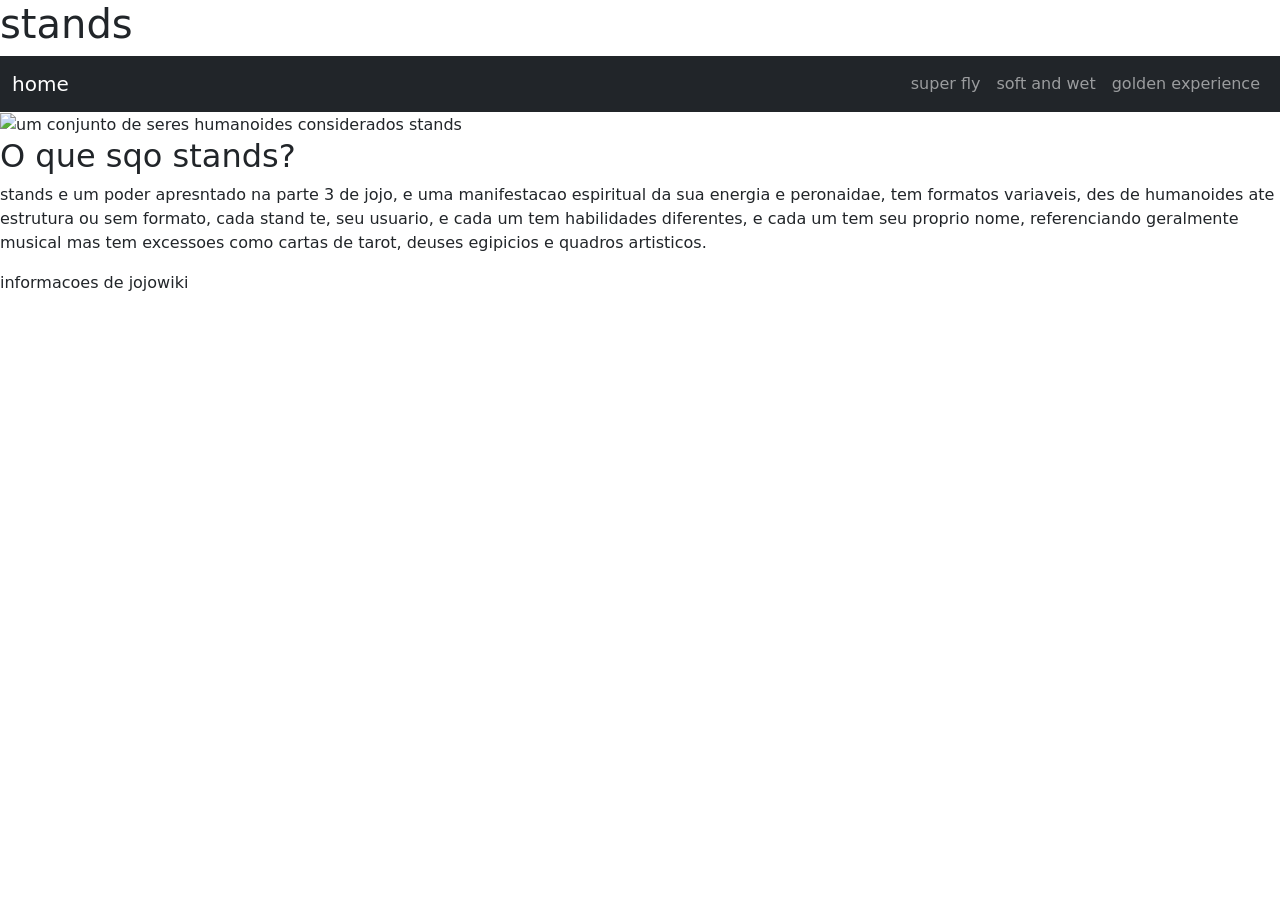
==== index.html @ d5cb37a7 "Create index.html for JoJo stands information Initial HTML structure for a JoJo-themed page with nav" ====
<!DOCTYPE html>
<html lang="pt-br">
<head>
    <meta charset="UTF-8">
    <meta name="viewport" content="width=device-width, initial-scale=1.0">

    <title>stands mais legais de jojo</title>

    <link href="https://cdn.jsdelivr.net/npm/bootstrap@5.3.8/dist/css/bootstrap.min.css" rel="stylesheet" integrity="sha384-sRIl4kxILFvY47J16cr9ZwB07vP4J8+LH7qKQnuqkuIAvNWLzeN8tE5YBujZqJLB" crossorigin="anonymous">

    <link rel="preconnect" href="https://fonts.googleapis.com">
    <link rel="preconnect" href="https://fonts.gstatic.com" crossorigin>
    <link href="https://fonts.googleapis.com/css2?family=Montserrat:ital,wght@0,100..900;1,100..900&display=swap" rel="stylesheet">
</head>

<body>

    <h1>stands</h1>

    <nav class="navbar navbar-expand-lg bg-dark navbar-dark">
        <div class="container-fluid">

            <a class="navbar-brand" href="file:///C:/Users/marcelo.prado/OneDrive%20-%20COOPERATIVA%20VEILING%20HOLAMBRA/Documentos/av3/index.html">home</a>

            <div class="navbar-nav">
                <a class="nav-link" href="file:///C:/Users/marcelo.prado/OneDrive%20-%20COOPERATIVA%20VEILING%20HOLAMBRA/Documentos/av3/superfly.html">super fly</a>

                <a class="nav-link" href="file:///C:/Users/marcelo.prado/OneDrive%20-%20COOPERATIVA%20VEILING%20HOLAMBRA/Documentos/av3/softandwet.html">soft and wet</a>

                <a class="nav-link" href="file:///C:/Users/marcelo.prado/OneDrive%20-%20COOPERATIVA%20VEILING%20HOLAMBRA/Documentos/av3/goldenexperience.html">golden experience</a>
            </div>

        </div>
    </nav>

    <img src="xxx" alt="um conjunto de seres humanoides considerados stands">

    <h2>O que sqo stands?</h2>

    <p>
        stands e um poder apresntado na parte 3 de jojo, e uma manifestacao espiritual da sua energia e peronaidae, tem formatos variaveis, des de humanoides
        ate estrutura ou sem formato, cada stand te, seu usuario, e cada um tem habilidades diferentes, e cada um tem seu proprio nome, referenciando geralmente musical mas tem excessoes como cartas de tarot,
        deuses egipicios e quadros artisticos.
    </p>

    <div class="rodape">
        <p>informacoes de jojowiki</p>
    </div>

</body>
</html>
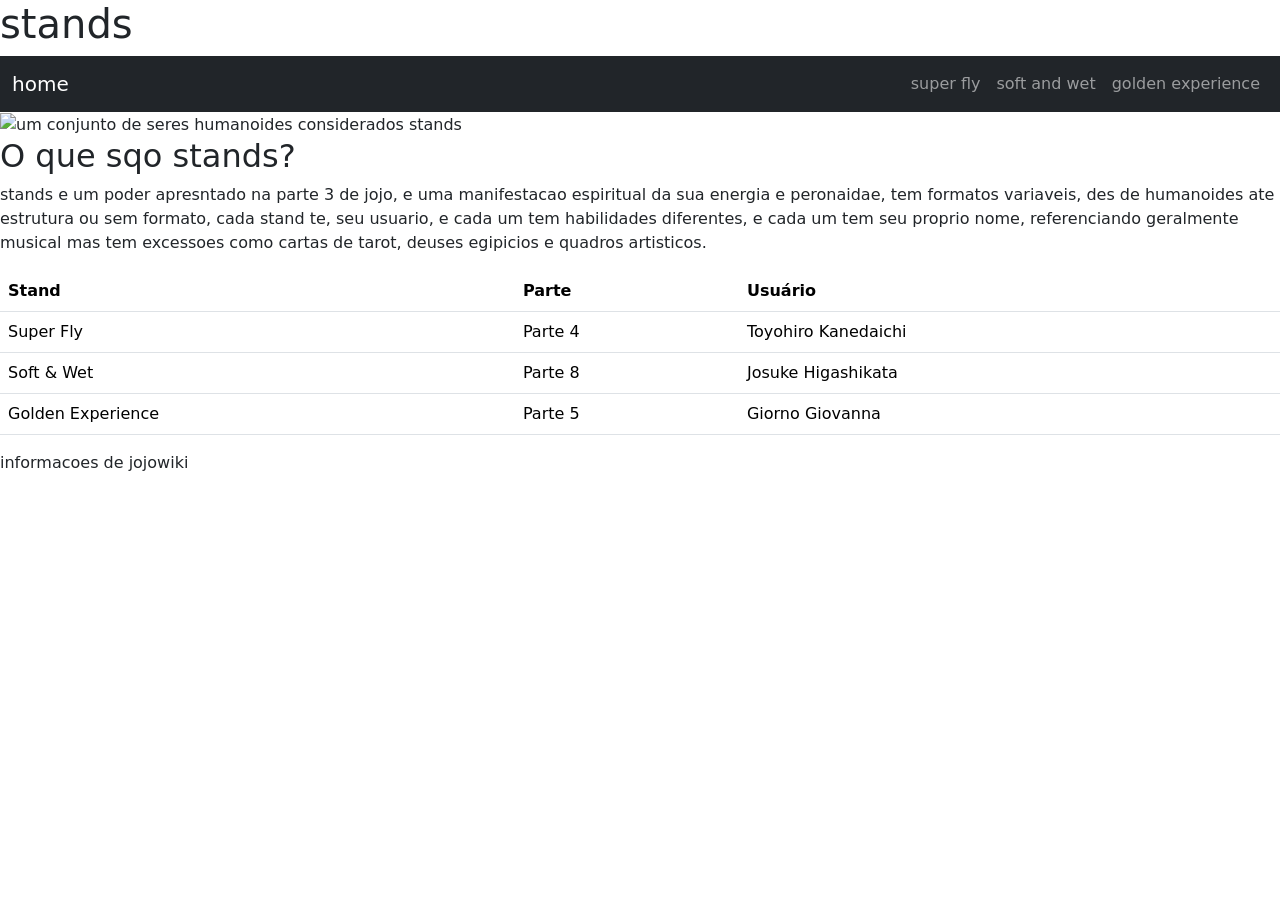
==== commit 9f319a30: "finalizando av" ====
--- a/index.html
+++ b/index.html
@@ -20,21 +20,25 @@
     <nav class="navbar navbar-expand-lg bg-dark navbar-dark">
         <div class="container-fluid">
 
-            <a class="navbar-brand" href="file:///C:/Users/marcelo.prado/OneDrive%20-%20COOPERATIVA%20VEILING%20HOLAMBRA/Documentos/av3/index.html">home</a>
+            <a class="navbar-brand" href="file:///C:/Users/aluno02.ec/Documents/henriquerssones-av1-av2/index.html">home</a>
 
             <div class="navbar-nav">
-                <a class="nav-link" href="file:///C:/Users/marcelo.prado/OneDrive%20-%20COOPERATIVA%20VEILING%20HOLAMBRA/Documentos/av3/superfly.html">super fly</a>
+                <a class="nav-link" href="file:///C:/Users/aluno02.ec/Documents/henriquerssones-av1-av2/superfly.html">super fly</a>
 
-                <a class="nav-link" href="file:///C:/Users/marcelo.prado/OneDrive%20-%20COOPERATIVA%20VEILING%20HOLAMBRA/Documentos/av3/softandwet.html">soft and wet</a>
+                <a class="nav-link" href="file:///C:/Users/aluno02.ec/Documents/henriquerssones-av1-av2/softandwet.html">soft and wet</a>
 
-                <a class="nav-link" href="file:///C:/Users/marcelo.prado/OneDrive%20-%20COOPERATIVA%20VEILING%20HOLAMBRA/Documentos/av3/goldenexperience.html">golden experience</a>
+                <a class="nav-link" href="file:///C:/Users/aluno02.ec/Documents/henriquerssones-av1-av2/goldenexperience.html">golden experience</a>
             </div>
 
         </div>
     </nav>
 
-    <img src="xxx" alt="um conjunto de seres humanoides considerados stands">
-
+    <img src="https://static.jojowiki.com/images/thumb/1/13/latest/20240810200653/Stands_Infobox.png/1200px-Stands_Infobox.png" alt="um conjunto de seres humanoides considerados stands">
+    <style>
+    img {
+    width: 300px;
+    height: auto;
+}</style>
     <h2>O que sqo stands?</h2>
 
     <p>
@@ -42,7 +46,31 @@
         ate estrutura ou sem formato, cada stand te, seu usuario, e cada um tem habilidades diferentes, e cada um tem seu proprio nome, referenciando geralmente musical mas tem excessoes como cartas de tarot,
         deuses egipicios e quadros artisticos.
     </p>
+<table class="table">
+    <tr>
+        <th>Stand</th>
+        <th>Parte</th>
+        <th>Usuário</th>
+    </tr>
 
+    <tr>
+        <td>Super Fly</td>
+        <td>Parte 4</td>
+        <td>Toyohiro Kanedaichi</td>
+    </tr>
+
+    <tr>
+        <td>Soft & Wet</td>
+        <td>Parte 8</td>
+        <td>Josuke Higashikata</td>
+    </tr>
+
+    <tr>
+        <td>Golden Experience</td>
+        <td>Parte 5</td>
+        <td>Giorno Giovanna</td>
+    </tr>
+</table>
     <div class="rodape">
         <p>informacoes de jojowiki</p>
     </div>
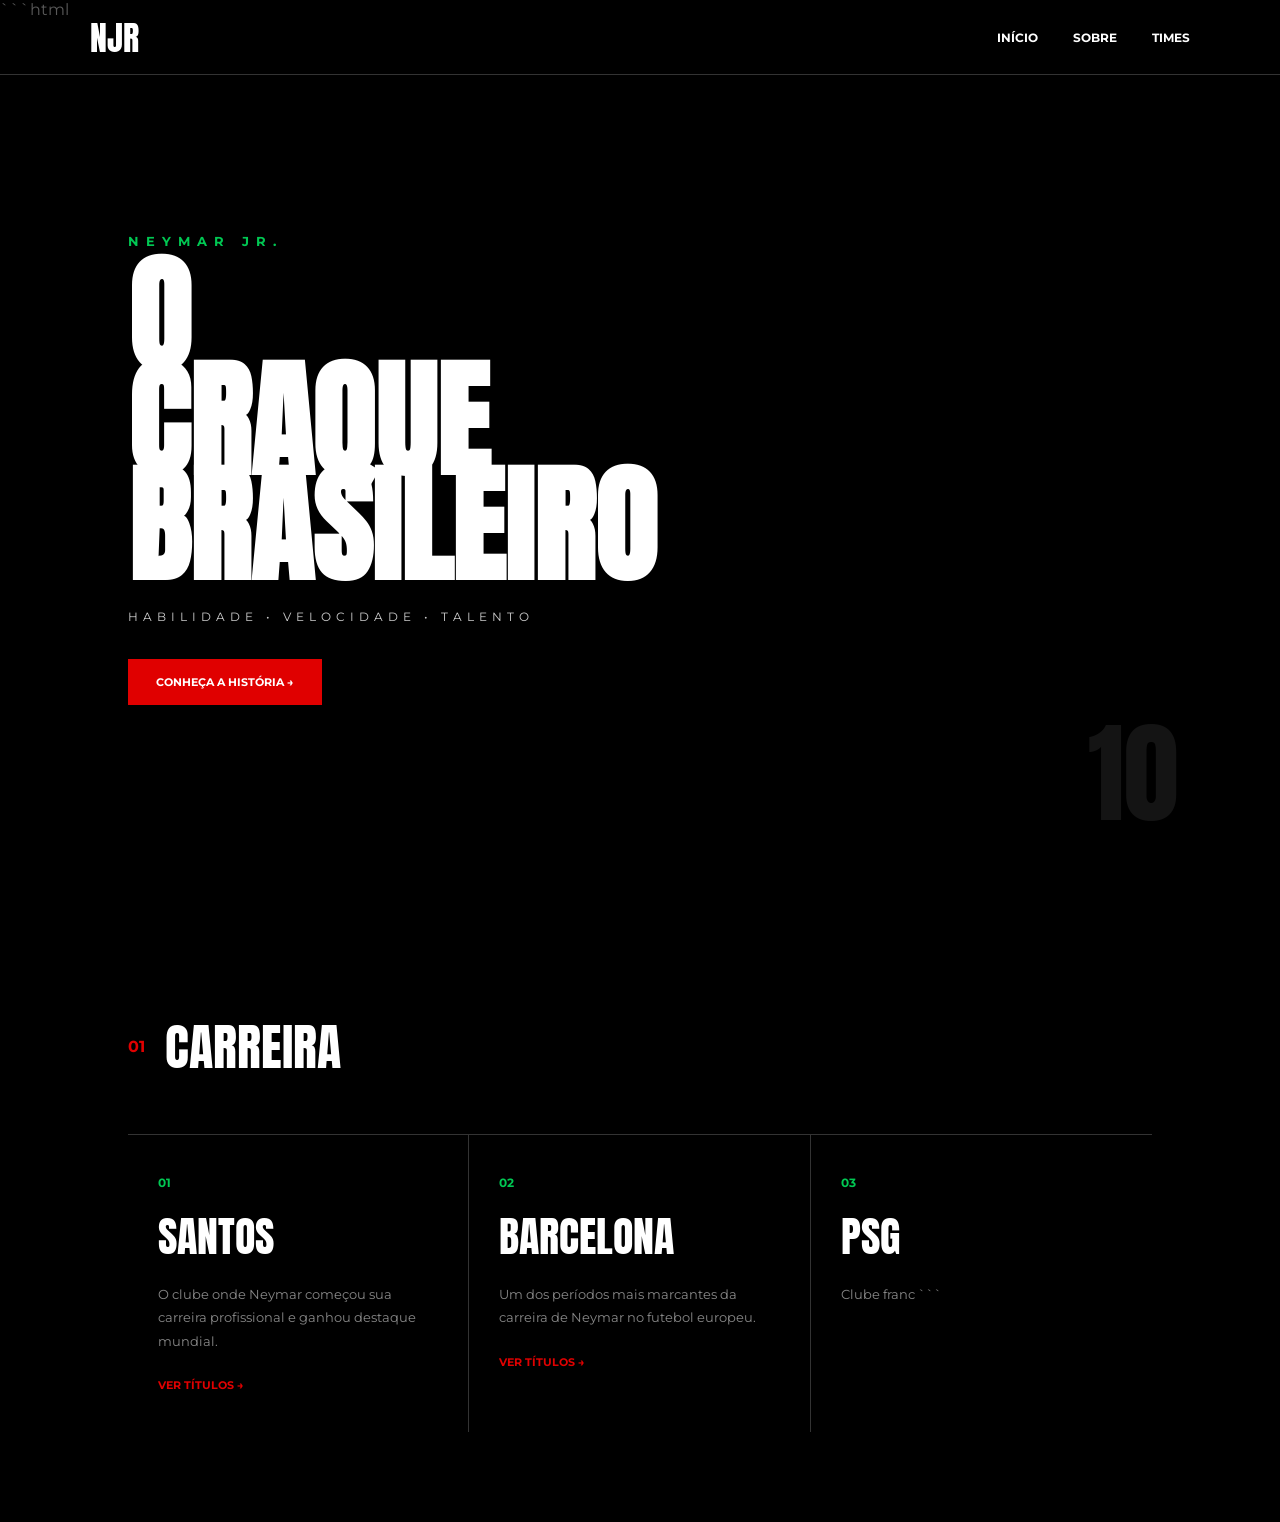
==== commit c9da432e: "terminando a avaliação" ====
--- a/index.html
+++ b/index.html
@@ -1,79 +1,108 @@
+```html
 <!DOCTYPE html>
-<html lang="pt-br">
+<html lang="pt-BR">
 <head>
-    <meta charset="UTF-8">
-    <meta name="viewport" content="width=device-width, initial-scale=1.0">
+<meta charset="UTF-8">
+<meta name="viewport" content="width=device-width, initial-scale=1.0">
+<title>Neymar Jr. | Início</title>
 
-    <title>stands mais legais de jojo</title>
+<link href="https://fonts.googleapis.com/css2?family=Anton&family=Montserrat:wght@400;500;600;700&display=swap" rel="stylesheet">
 
-    <link href="https://cdn.jsdelivr.net/npm/bootstrap@5.3.8/dist/css/bootstrap.min.css" rel="stylesheet" integrity="sha384-sRIl4kxILFvY47J16cr9ZwB07vP4J8+LH7qKQnuqkuIAvNWLzeN8tE5YBujZqJLB" crossorigin="anonymous">
+<style>
+*{margin:0;padding:0;box-sizing:border-box}
+html{scroll-behavior:smooth}
+body{background:#000;color:#fff;font-family:'Montserrat',sans-serif}
 
-    <link rel="preconnect" href="https://fonts.googleapis.com">
-    <link rel="preconnect" href="https://fonts.gstatic.com" crossorigin>
-    <link href="https://fonts.googleapis.com/css2?family=Montserrat:ital,wght@0,100..900;1,100..900&display=swap" rel="stylesheet">
+header{position:absolute;top:0;left:0;width:100%;height:75px;display:flex;align-items:center;justify-content:space-between;padding:0 7%;background:rgba(0,0,0,.65);border-bottom:1px solid #333;z-index:10}
+.logo{font-family:'Anton',sans-serif;font-size:34px;color:#fff}
+nav{display:flex;gap:35px}
+nav a{color:#fff;text-decoration:none;font-size:12px;font-weight:700;transition:.3s}
+nav a:hover{color:#e00000}
+
+.hero{min-height:100vh;display:flex;align-items:center;position:relative;background:linear-gradient(90deg,rgba(0,0,0,.96),rgba(0,0,0,.65),rgba(0,0,0,.15)),url("fundo.jpg");background-size:cover;background-position:center}
+.hero-content{margin-left:10%;position:relative;z-index:2}
+.hero-content small{color:#00c853;font-size:13px;font-weight:700;letter-spacing:7px}
+.hero-content h1{font-family:'Anton',sans-serif;font-size:clamp(70px,10vw,140px);line-height:.82;margin-top:15px}
+.hero-content p{margin-top:30px;color:#ccc;font-size:12px;letter-spacing:5px}
+
+.botao{display:inline-block;margin-top:35px;padding:16px 28px;background:#e00000;color:#fff;text-decoration:none;font-size:11px;font-weight:700;transition:.3s}
+.botao:hover{background:#00a844;transform:translateX(7px)}
+.numero{position:absolute;right:8%;bottom:7%;font-family:'Anton',sans-serif;font-size:110px;color:rgba(255,255,255,.08)}
+
+.carreira{background:#000;padding:90px 10%}
+.titulo{display:flex;align-items:center;gap:20px;margin-bottom:50px}
+.titulo span{color:#e00000;font-weight:700}
+.titulo h2{font-family:'Anton',sans-serif;font-size:50px;font-weight:400}
+
+.times{display:grid;grid-template-columns:repeat(3,1fr);border-top:1px solid #333}
+.time{padding:40px 30px;border-right:1px solid #333;transition:.3s}
+.time:last-child{border-right:none}
+.time:hover{background:#0c0c0c}
+.time span{color:#00c853;font-size:12px;font-weight:700}
+.time h3{font-family:'Anton',sans-serif;font-size:42px;font-weight:400;margin:15px 0}
+.time p{color:#888;font-size:13px;line-height:1.8}
+.time a{display:inline-block;margin-top:25px;color:#e00000;text-decoration:none;font-size:11px;font-weight:700;transition:.3s}
+.time a:hover{color:#00c853}
+
+footer{padding:30px;background:#050505;border-top:1px solid #222;text-align:center;color:#555;font-size:10px;letter-spacing:2px}
+
+@media(max-width:800px){
+header{padding:0 25px}
+nav{gap:15px}
+nav a{font-size:9px}
+.hero-content{margin-left:30px}
+.hero-content h1{font-size:65px}
+.times{grid-template-columns:1fr}
+.time{border-right:none;border-bottom:1px solid #333}
+}
+</style>
 </head>
 
 <body>
 
-    <h1>stands</h1>
+<header>
+<div class="logo">NJR</div>
+<nav>
+<a href="index.html">INÍCIO</a>
+<a href="sobre.html">SOBRE</a>
+<a href="informacoes.html">TIMES</a>
+</nav>
+</header>
 
-    <nav class="navbar navbar-expand-lg bg-dark navbar-dark">
-        <div class="container-fluid">
+<section class="hero">
+<div class="hero-content">
+<small>NEYMAR JR.</small>
+<h1>O<br>CRAQUE<br>BRASILEIRO</h1>
+<p>HABILIDADE • VELOCIDADE • TALENTO</p>
+<a href="sobre.html" class="botao">CONHEÇA A HISTÓRIA →</a>
+</div>
+<div class="numero">10</div>
+</section>
 
-            <a class="navbar-brand" href="file:///C:/Users/aluno02.ec/Documents/henriquerssones-av1-av2/index.html">home</a>
+<section class="carreira">
+<div class="titulo">
+<span>01</span>
+<h2>CARREIRA</h2>
+</div>
 
-            <div class="navbar-nav">
-                <a class="nav-link" href="file:///C:/Users/aluno02.ec/Documents/henriquerssones-av1-av2/superfly.html">super fly</a>
+<div class="times">
 
-                <a class="nav-link" href="file:///C:/Users/aluno02.ec/Documents/henriquerssones-av1-av2/softandwet.html">soft and wet</a>
+<div class="time">
+<span>01</span>
+<h3>SANTOS</h3>
+<p>O clube onde Neymar começou sua carreira profissional e ganhou destaque mundial.</p>
+<a href="informacoes.html#santos">VER TÍTULOS →</a>
+</div>
 
-                <a class="nav-link" href="file:///C:/Users/aluno02.ec/Documents/henriquerssones-av1-av2/goldenexperience.html">golden experience</a>
-            </div>
+<div class="time">
+<span>02</span>
+<h3>BARCELONA</h3>
+<p>Um dos períodos mais marcantes da carreira de Neymar no futebol europeu.</p>
+<a href="informacoes.html#barcelona">VER TÍTULOS →</a>
+</div>
 
-        </div>
-    </nav>
-
-    <img src="https://static.jojowiki.com/images/thumb/1/13/latest/20240810200653/Stands_Infobox.png/1200px-Stands_Infobox.png" alt="um conjunto de seres humanoides considerados stands">
-    <style>
-    img {
-    width: 300px;
-    height: auto;
-}</style>
-    <h2>O que sqo stands?</h2>
-
-    <p>
-        stands e um poder apresntado na parte 3 de jojo, e uma manifestacao espiritual da sua energia e peronaidae, tem formatos variaveis, des de humanoides
-        ate estrutura ou sem formato, cada stand te, seu usuario, e cada um tem habilidades diferentes, e cada um tem seu proprio nome, referenciando geralmente musical mas tem excessoes como cartas de tarot,
-        deuses egipicios e quadros artisticos.
-    </p>
-<table class="table">
-    <tr>
-        <th>Stand</th>
-        <th>Parte</th>
-        <th>Usuário</th>
-    </tr>
-
-    <tr>
-        <td>Super Fly</td>
-        <td>Parte 4</td>
-        <td>Toyohiro Kanedaichi</td>
-    </tr>
-
-    <tr>
-        <td>Soft & Wet</td>
-        <td>Parte 8</td>
-        <td>Josuke Higashikata</td>
-    </tr>
-
-    <tr>
-        <td>Golden Experience</td>
-        <td>Parte 5</td>
-        <td>Giorno Giovanna</td>
-    </tr>
-</table>
-    <div class="rodape">
-        <p>informacoes de jojowiki</p>
-    </div>
-
-</body>
-</html>
+<div class="time">
+<span>03</span>
+<h3>PSG</h3>
+<p>Clube franc
+```
